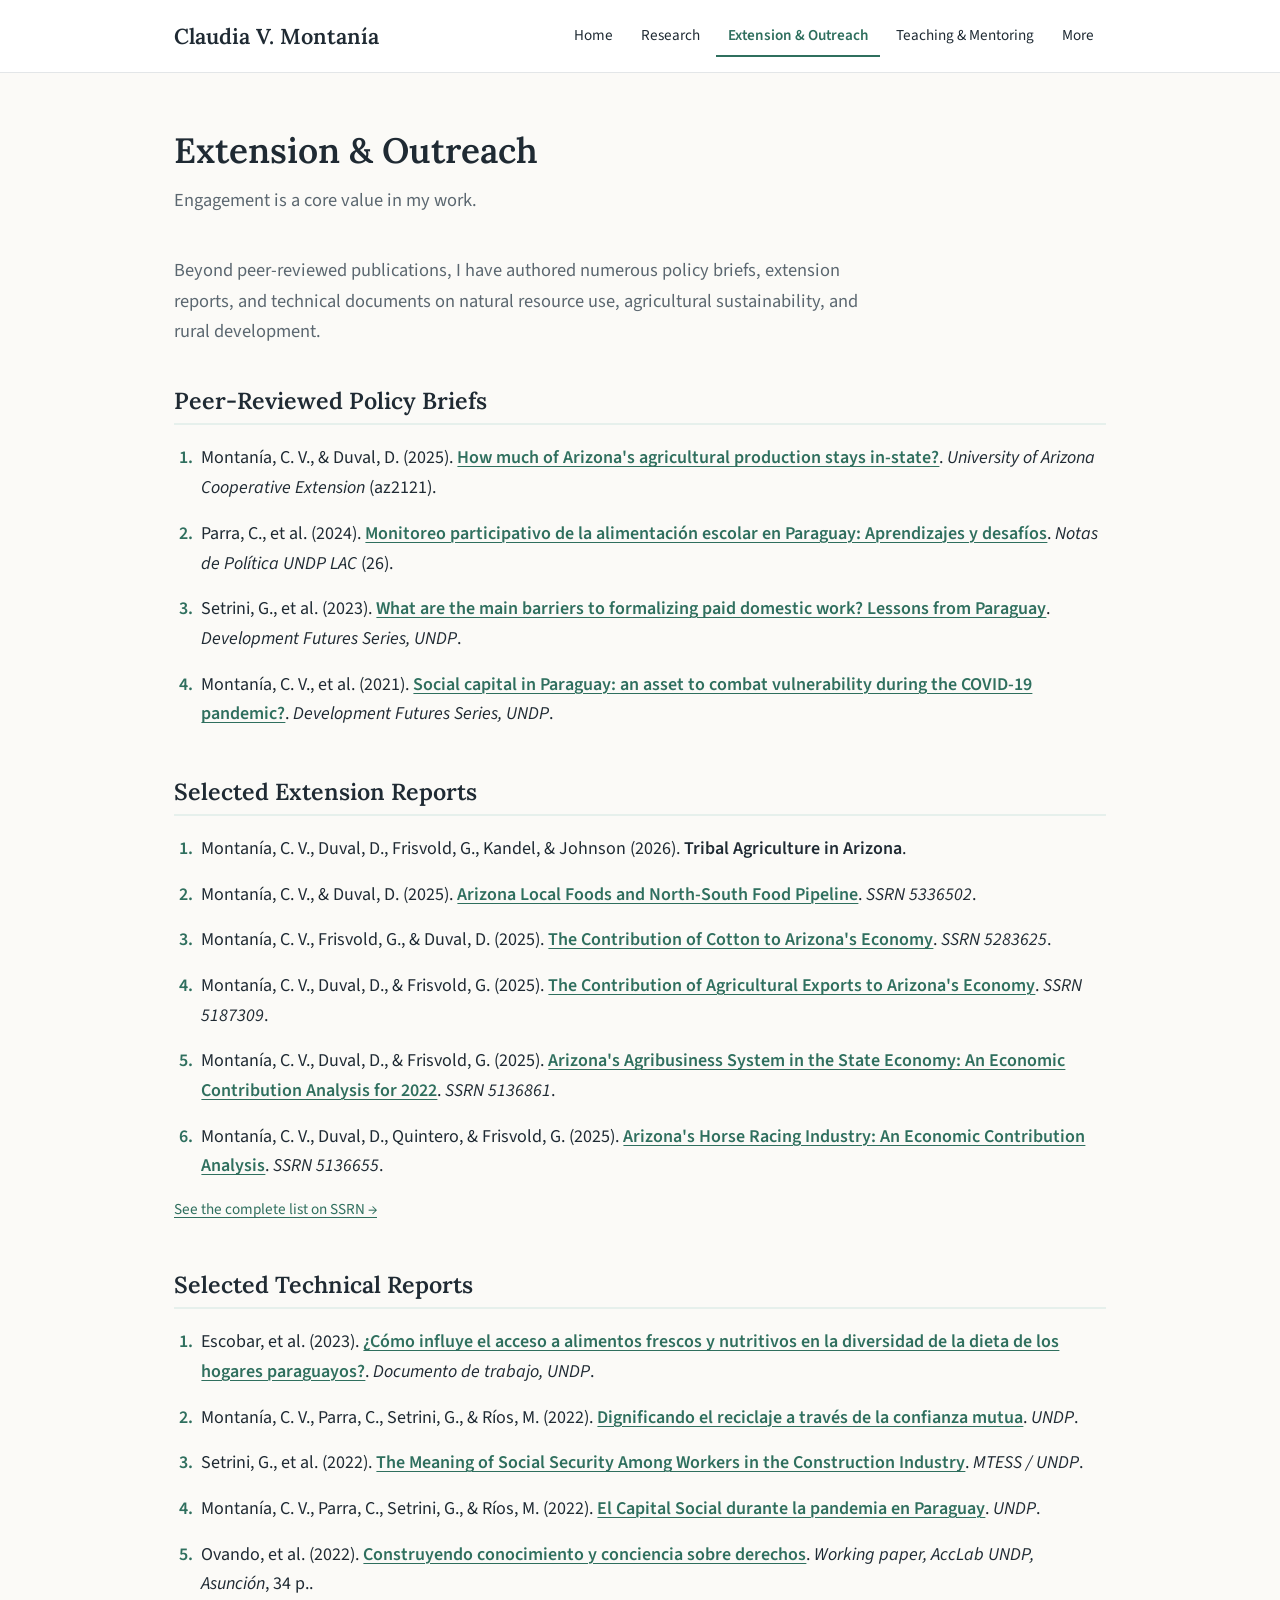
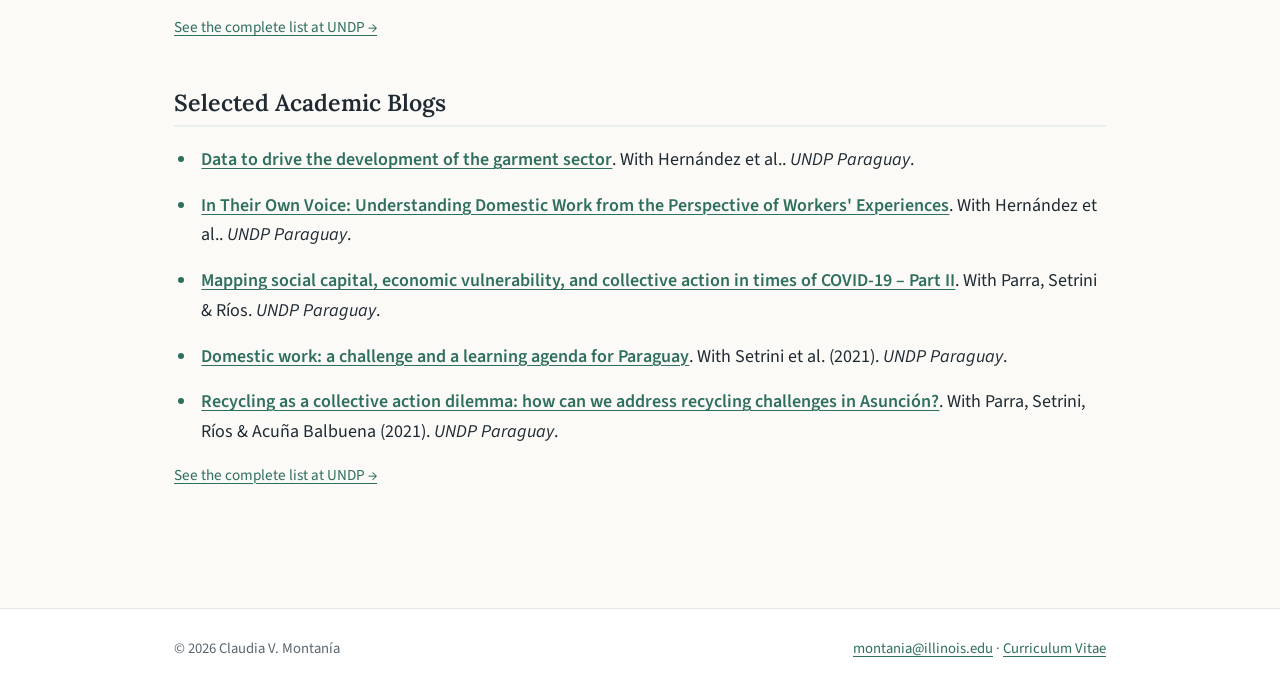
==== extension-outreach.html @ 141f00ca "Add files via upload" ====
<!DOCTYPE html>
<html lang="en">
<head>
  <meta charset="utf-8">
  <meta name="viewport" content="width=device-width, initial-scale=1">
  <title>Extension & Outreach | Claudia V. Montanía</title>
  <meta name="description" content="Claudia V. Montanía, Regional &amp; Agricultural Economist. Research, extension, teaching and mentoring.">
  <link rel="preconnect" href="https://fonts.googleapis.com">
  <link rel="preconnect" href="https://fonts.gstatic.com" crossorigin>
  <link href="https://fonts.googleapis.com/css2?family=Lora:wght@500;600&family=Source+Sans+3:wght@400;600&display=swap" rel="stylesheet">
  <link rel="stylesheet" href="style.css">
</head>
<body>
  <header class="site-header">
    <div class="wrap">
      <a class="brand" href="index.html">Claudia V. Montanía</a>
      <button class="nav-toggle" aria-expanded="false" aria-controls="site-nav">Menu</button>
      <nav id="site-nav" aria-label="Main">
        <ul>
        <li><a href="index.html">Home</a></li>
        <li><a href="research.html">Research</a></li>
        <li><a href="extension-outreach.html" aria-current="page">Extension &amp; Outreach</a></li>
        <li><a href="teaching-mentoring.html">Teaching &amp; Mentoring</a></li>
        <li><a href="more.html">More</a></li>
        </ul>
      </nav>
    </div>
  </header>

  <main>
    <div class="wrap">
      <h1 class="page-title">Extension &amp; Outreach</h1>
      <p class="lead">Engagement is a core value in my work.</p>
      <p class="lead">Beyond peer-reviewed publications, I have authored numerous policy briefs, extension reports, and technical documents on natural resource use, agricultural sustainability, and rural development.</p>

      <figure>
        <div class="img-box"><img src="img/neembucu.jpg" alt="Co-creation workshop with local citizens in Ñeembucú, Paraguay" onerror="this.parentNode.parentNode.remove()"></div>
        <figcaption>Co-creation workshop with local citizens, Ñeembucú, Paraguay.</figcaption>
      </figure>

      <section>
        <h2>Peer-Reviewed Policy Briefs</h2>
        <ol class="pubs">
          <li>Montanía, C. V., &amp; Duval, D. (2025). <a href="https://extension.arizona.edu/sites/default/files/2025-05/az2121_How-much-of-Arizonas-agricultural-production-stays-in-state.pdf" class="title">How much of Arizona's agricultural production stays in-state?</a>. <span class="venue">University of Arizona Cooperative Extension</span> (az2121).</li>
          <li>Parra, C., et al. (2024). <a href="https://www.undp.org/es/latin-america/publicaciones/monitoreo-participativo-de-la-alimentacion-escolar-en-paraguay-aprendizajes-y-desafios" class="title">Monitoreo participativo de la alimentación escolar en Paraguay: Aprendizajes y desafíos</a>. <span class="venue">Notas de Política UNDP LAC</span> (26).</li>
          <li>Setrini, G., et al. (2023). <a href="https://www.undp.org/publications/dfs-what-are-main-barriers-formalizing-paid-domestic-work-lessons-paraguay" class="title">What are the main barriers to formalizing paid domestic work? Lessons from Paraguay</a>. <span class="venue">Development Futures Series, UNDP</span>.</li>
          <li>Montanía, C. V., et al. (2021). <a href="https://www.undp.org/library/dfs-social-capital-paraguay-asset-combatting-vulnerability-during-covid-19-pandemic" class="title">Social capital in Paraguay: an asset to combat vulnerability during the COVID-19 pandemic?</a>. <span class="venue">Development Futures Series, UNDP</span>.</li>
        </ol>
      </section>

      <section>
        <h2>Selected Extension Reports</h2>
        <ol class="pubs">
          <li>Montanía, C. V., Duval, D., Frisvold, G., Kandel, &amp; Johnson (2026). <span class="title">Tribal Agriculture in Arizona</span>.</li>
          <li>Montanía, C. V., &amp; Duval, D. (2025). <a href="https://papers.ssrn.com/sol3/papers.cfm?abstract_id=5336502" class="title">Arizona Local Foods and North-South Food Pipeline</a>. <span class="venue">SSRN 5336502</span>.</li>
          <li>Montanía, C. V., Frisvold, G., &amp; Duval, D. (2025). <a href="https://papers.ssrn.com/sol3/papers.cfm?abstract_id=5283625" class="title">The Contribution of Cotton to Arizona's Economy</a>. <span class="venue">SSRN 5283625</span>.</li>
          <li>Montanía, C. V., Duval, D., &amp; Frisvold, G. (2025). <a href="https://papers.ssrn.com/sol3/papers.cfm?abstract_id=5187309" class="title">The Contribution of Agricultural Exports to Arizona's Economy</a>. <span class="venue">SSRN 5187309</span>.</li>
          <li>Montanía, C. V., Duval, D., &amp; Frisvold, G. (2025). <a href="https://papers.ssrn.com/sol3/papers.cfm?abstract_id=5136861" class="title">Arizona's Agribusiness System in the State Economy: An Economic Contribution Analysis for 2022</a>. <span class="venue">SSRN 5136861</span>.</li>
          <li>Montanía, C. V., Duval, D., Quintero, &amp; Frisvold, G. (2025). <a href="https://papers.ssrn.com/sol3/papers.cfm?abstract_id=5136655" class="title">Arizona's Horse Racing Industry: An Economic Contribution Analysis</a>. <span class="venue">SSRN 5136655</span>.</li>
        </ol>
        <p class="more-link"><a href="https://papers.ssrn.com/sol3/cf_dev/AbsByAuth.cfm?per_id=7237233">See the complete list on SSRN &rarr;</a></p>
      </section>

      <section>
        <h2>Selected Technical Reports</h2>
        <ol class="pubs">
          <li>Escobar, et al. (2023). <a href="https://www.undp.org/sites/g/files/zskgke326/files/2023-07/undp-py_documento_de_trabajo_10.pdf" class="title">¿Cómo influye el acceso a alimentos frescos y nutritivos en la diversidad de la dieta de los hogares paraguayos?</a>. <span class="venue">Documento de trabajo, UNDP</span>.</li>
          <li>Montanía, C. V., Parra, C., Setrini, G., &amp; Ríos, M. (2022). <a href="https://www.undp.org/es/paraguay/publications/documentodetrabajo07" class="title">Dignificando el reciclaje a través de la confianza mutua</a>. <span class="venue">UNDP</span>.</li>
          <li>Setrini, G., et al. (2022). <a href="https://www.undp.org/es/paraguay/publicaciones/meaning-social-security-among-workers-construction-industry" class="title">The Meaning of Social Security Among Workers in the Construction Industry</a>. <span class="venue">MTESS / UNDP</span>.</li>
          <li>Montanía, C. V., Parra, C., Setrini, G., &amp; Ríos, M. (2022). <a href="https://www.undp.org/es/paraguay/publications/el-capital-social-durante-la-pandemia-en-paraguay" class="title">El Capital Social durante la pandemia en Paraguay</a>. <span class="venue">UNDP</span>.</li>
          <li>Ovando, et al. (2022). <a href="https://www.undp.org/es/paraguay/publicaciones/construyendo-conocimiento-y-conciencia-de-derechos" class="title">Construyendo conocimiento y conciencia sobre derechos</a>. <span class="venue">Working paper, AccLab UNDP, Asunción</span>, 34 p..</li>
        </ol>
        <p class="more-link"><a href="https://www.undp.org/es/authors/claudia-montania">See the complete list at UNDP &rarr;</a></p>
      </section>

      <section>
        <h2>Selected Academic Blogs</h2>
        <ul class="pubs">
          <li><a href="https://www.undp.org/es/paraguay/blog/LessonsYaguaronCensus2022" class="title">Data to drive the development of the garment sector</a>. With Hernández et al.. <span class="venue">UNDP Paraguay</span>.</li>
          <li><a href="https://www.undp.org/es/paraguay/blog/paid-domestic-work-4" class="title">In Their Own Voice: Understanding Domestic Work from the Perspective of Workers' Experiences</a>. With Hernández et al.. <span class="venue">UNDP Paraguay</span>.</li>
          <li><a href="https://www.undp.org/es/paraguay/blog/mapping-social-capital-economic-vulnerability-and-collective-action-times-covid-19-part-ii" class="title">Mapping social capital, economic vulnerability, and collective action in times of COVID-19 – Part II</a>. With Parra, Setrini &amp; Ríos. <span class="venue">UNDP Paraguay</span>.</li>
          <li><a href="https://www.py.undp.org/content/paraguay/es/home/blog/2021/Domestic-Work--a-challenge-and-learning-agenda.html" class="title">Domestic work: a challenge and a learning agenda for Paraguay</a>. With Setrini et al. (2021). <span class="venue">UNDP Paraguay</span>.</li>
          <li><a href="https://www.py.undp.org/content/paraguay/es/home/blog/2021/recycling-as-a-collective-action-dilemma.html" class="title">Recycling as a collective action dilemma: how can we address recycling challenges in Asunción?</a>. With Parra, Setrini, Ríos &amp; Acuña Balbuena (2021). <span class="venue">UNDP Paraguay</span>.</li>
        </ul>
        <p class="more-link"><a href="https://www.undp.org/es/authors/claudia-montania">See the complete list at UNDP &rarr;</a></p>
      </section>
    </div>
  </main>

  <footer class="site-footer">
    <div class="wrap">
      <span>&copy; <span id="year"></span> Claudia V. Montanía</span>
      <span><a href="mailto:montania@illinois.edu">montania@illinois.edu</a> &middot; <a href="cv.pdf">Curriculum Vitae</a></span>
    </div>
  </footer>

  <script>
    document.getElementById('year').textContent = new Date().getFullYear();
    var t = document.querySelector('.nav-toggle'), n = document.getElementById('site-nav');
    t.addEventListener('click', function () {
      var open = n.classList.toggle('open');
      t.setAttribute('aria-expanded', open);
    });
  </script>
</body>
</html>
---- style.css ----
:root {
  --ink: #1f2a33;
  --muted: #5b6770;
  --accent: #2f6f5e;
  --accent-soft: #e6f0ec;
  --line: #e3e6e8;
  --bg: #fbfaf7;
  --max: 980px;
}

* { box-sizing: border-box; }

html { scroll-behavior: smooth; }

body {
  margin: 0;
  font-family: "Source Sans 3", "Helvetica Neue", Arial, sans-serif;
  font-size: 18px;
  line-height: 1.65;
  color: var(--ink);
  background: var(--bg);
}

a { color: var(--accent); text-decoration-thickness: 1px; text-underline-offset: 3px; }
a:hover { color: #1d4a3e; }

h1, h2, h3, .brand {
  font-family: "Lora", Georgia, "Times New Roman", serif;
  font-weight: 600;
  line-height: 1.25;
}

.wrap { max-width: var(--max); margin: 0 auto; padding: 0 24px; }

/* ---------- Header ---------- */
.site-header {
  background: #fff;
  border-bottom: 1px solid var(--line);
  position: sticky;
  top: 0;
  z-index: 10;
}
.site-header .wrap {
  display: flex;
  align-items: center;
  justify-content: space-between;
  gap: 16px;
  min-height: 72px;
}
.brand { font-size: 1.35rem; color: var(--ink); text-decoration: none; }
.brand:hover { color: var(--accent); }

.nav-toggle {
  display: none;
  background: none;
  border: 1px solid var(--line);
  border-radius: 6px;
  padding: 6px 10px;
  font: inherit;
  cursor: pointer;
}

nav ul { list-style: none; margin: 0; padding: 0; display: flex; gap: 4px; flex-wrap: wrap; }
nav a {
  display: block;
  padding: 8px 12px;
  border-radius: 6px;
  color: var(--ink);
  text-decoration: none;
  font-size: 0.95rem;
}
nav a:hover { background: var(--accent-soft); color: var(--accent); }
nav a[aria-current="page"] { color: var(--accent); font-weight: 600; box-shadow: inset 0 -2px 0 var(--accent); border-radius: 0; }

@media (max-width: 760px) {
  .nav-toggle { display: inline-block; }
  nav { display: none; width: 100%; }
  nav.open { display: block; }
  .site-header .wrap { flex-wrap: wrap; padding-top: 12px; padding-bottom: 12px; }
  nav ul { flex-direction: column; }
}

/* ---------- Main ---------- */
body { min-height: 100vh; display: flex; flex-direction: column; }
main { padding: 56px 0 72px; flex: 1; }

.page-title { font-size: 2.2rem; margin: 0 0 12px; }
.lead { font-size: 1.15rem; color: var(--muted); max-width: 720px; margin: 0 0 40px; }

section { margin-bottom: 48px; }
section h2 {
  font-size: 1.45rem;
  margin: 0 0 18px;
  padding-bottom: 8px;
  border-bottom: 2px solid var(--accent-soft);
}

/* ---------- Home hero ---------- */
.hero {
  display: grid;
  grid-template-columns: 260px 1fr;
  gap: 48px;
  align-items: start;
}
.hero-photo {
  width: 260px;
  aspect-ratio: 4 / 5;
  border-radius: 10px;
  overflow: hidden;
  background: var(--accent-soft);
  display: flex;
  align-items: center;
  justify-content: center;
  font-family: "Lora", Georgia, serif;
  font-size: 4rem;
  color: var(--accent);
}
.hero-photo { position: relative; }
.hero-photo img { position: absolute; inset: 0; width: 100%; height: 100%; object-fit: cover; display: block; }
.hero h1 { font-size: 2.6rem; margin: 0 0 4px; }
.hero .role { color: var(--accent); font-weight: 600; margin: 0 0 24px; letter-spacing: 0.02em; }
.hero p { margin: 0 0 16px; }

.actions { display: flex; gap: 12px; flex-wrap: wrap; margin-top: 28px; }
.btn {
  display: inline-block;
  padding: 10px 20px;
  border-radius: 6px;
  border: 1px solid var(--accent);
  text-decoration: none;
  font-weight: 600;
  font-size: 0.95rem;
}
.btn-primary { background: var(--accent); color: #fff; }
.btn-primary:hover { background: #1d4a3e; color: #fff; }
.btn-ghost { color: var(--accent); background: transparent; }
.btn-ghost:hover { background: var(--accent-soft); }

@media (max-width: 760px) {
  .hero { grid-template-columns: 1fr; gap: 28px; }
  .hero-photo { width: 200px; }
  .hero h1 { font-size: 2.1rem; }
}

/* ---------- Lists of publications ---------- */
ol.pubs, ul.pubs { padding-left: 1.3em; margin: 0; }
.pubs li { margin-bottom: 16px; padding-left: 4px; }
.pubs li::marker { color: var(--accent); font-weight: 600; }
.pubs .title { font-weight: 600; }
.pubs .venue { font-style: italic; }
.pubs .tag {
  display: inline-block;
  font-size: 0.78rem;
  background: var(--accent-soft);
  color: var(--accent);
  padding: 1px 8px;
  border-radius: 99px;
  margin-left: 6px;
  vertical-align: 2px;
}
.more-link { margin-top: 8px; font-size: 0.95rem; }

/* ---------- Cards (teaching, skills) ---------- */
.cards { display: grid; grid-template-columns: repeat(auto-fit, minmax(260px, 1fr)); gap: 18px; }
.card {
  background: #fff;
  border: 1px solid var(--line);
  border-radius: 10px;
  padding: 20px 22px;
}
.card h3 { font-size: 1.08rem; margin: 0 0 6px; }
.card p { margin: 0; color: var(--muted); font-size: 0.97rem; }

/* ---------- Figure ---------- */
figure { margin: 0 0 48px; }
figure .img-box {
  border-radius: 10px;
  overflow: hidden;
  background: var(--accent-soft);
  min-height: 160px;
}
figure img { width: 100%; display: block; max-height: 460px; object-fit: cover; }
figcaption { font-size: 0.9rem; color: var(--muted); margin-top: 8px; font-style: italic; }

ul.plain { padding-left: 1.2em; }
ul.plain li { margin-bottom: 8px; }

/* ---------- Footer ---------- */
.site-footer {
  border-top: 1px solid var(--line);
  background: #fff;
  padding: 28px 0;
  font-size: 0.92rem;
  color: var(--muted);
}
.site-footer .wrap { display: flex; justify-content: space-between; gap: 16px; flex-wrap: wrap; }

.page-title + section { margin-top: 32px; }
.plain ul { margin-top: 6px; }
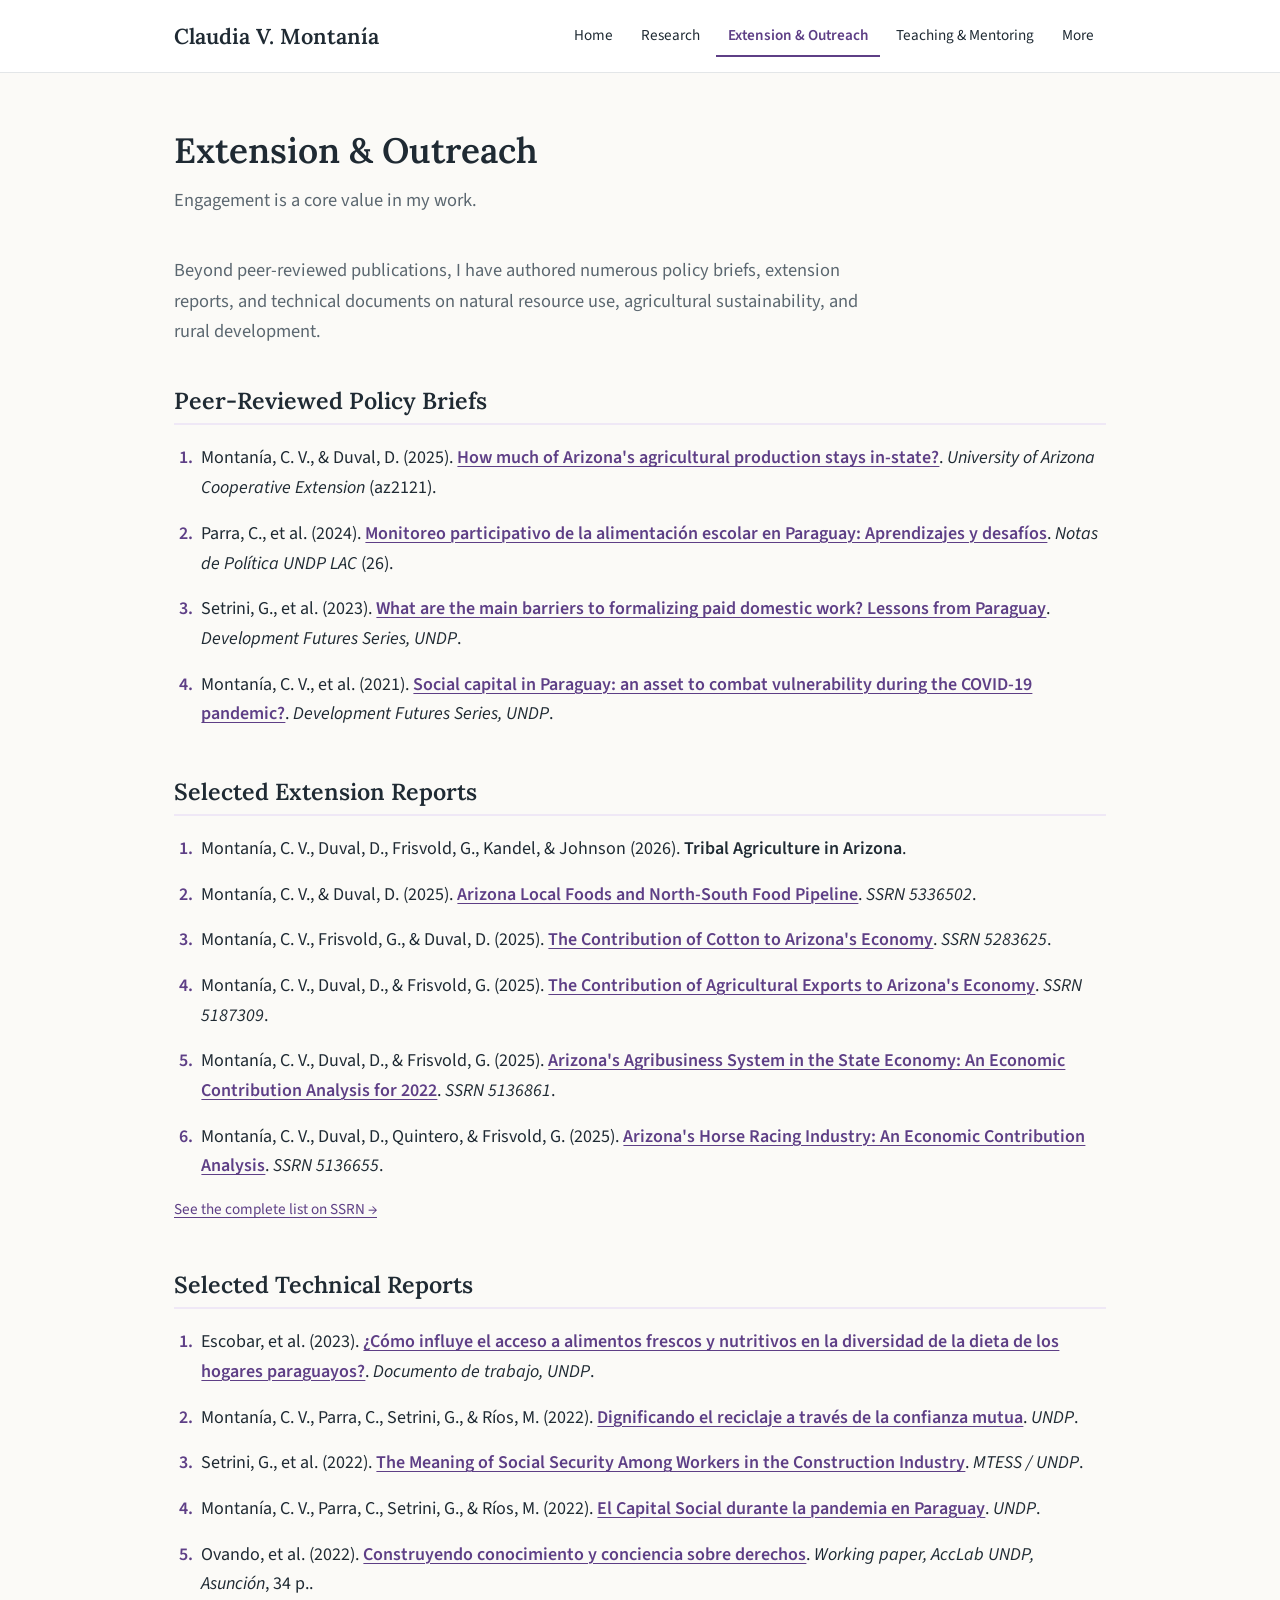
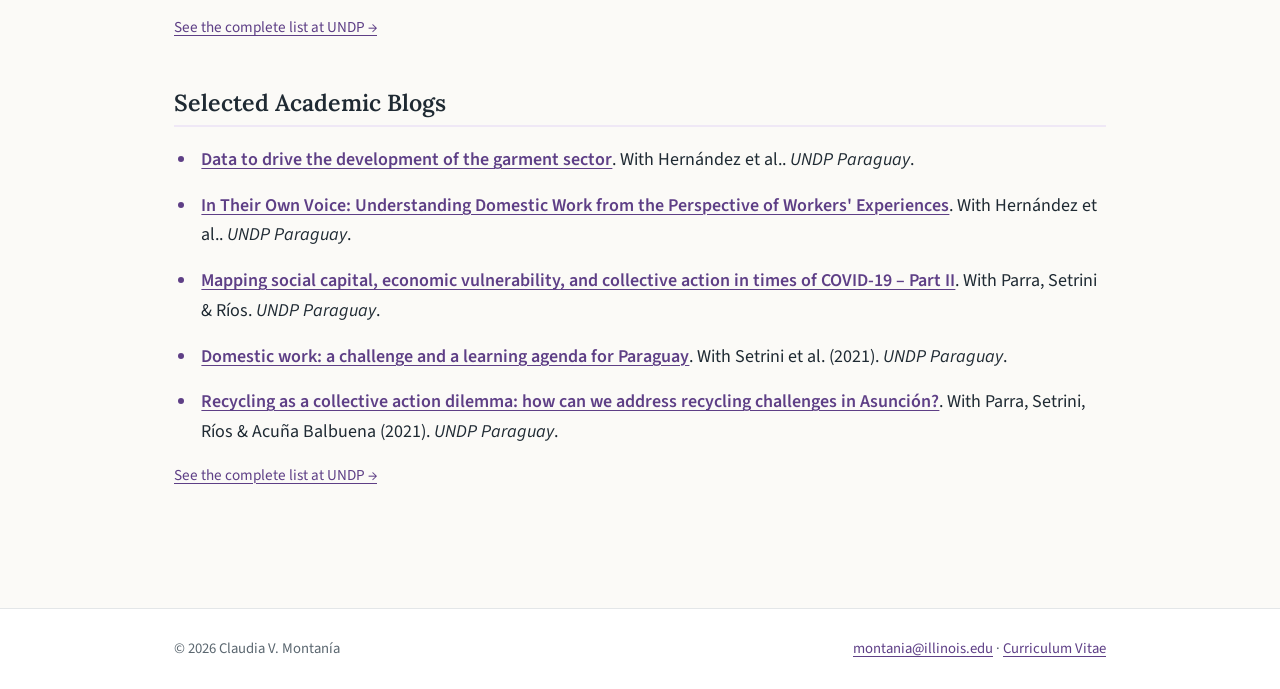
==== commit 78320b60: "Add files via upload" ====
--- a/extension-outreach.html
+++ b/extension-outreach.html
@@ -8,7 +8,7 @@
   <link rel="preconnect" href="https://fonts.googleapis.com">
   <link rel="preconnect" href="https://fonts.gstatic.com" crossorigin>
   <link href="https://fonts.googleapis.com/css2?family=Lora:wght@500;600&family=Source+Sans+3:wght@400;600&display=swap" rel="stylesheet">
-  <link rel="stylesheet" href="style.css">
+  <link rel="stylesheet" href="style.css?v=5">
 </head>
 <body>
   <header class="site-header">
--- a/style.css
+++ b/style.css
@@ -1,8 +1,8 @@
 :root {
   --ink: #1f2a33;
   --muted: #5b6770;
-  --accent: #2f6f5e;
-  --accent-soft: #e6f0ec;
+  --accent: #5e3f86;
+  --accent-soft: #efe8f6;
   --line: #e3e6e8;
   --bg: #fbfaf7;
   --max: 980px;
@@ -22,7 +22,7 @@
 }
 
 a { color: var(--accent); text-decoration-thickness: 1px; text-underline-offset: 3px; }
-a:hover { color: #1d4a3e; }
+a:hover { color: #432a63; }
 
 h1, h2, h3, .brand {
   font-family: "Lora", Georgia, "Times New Roman", serif;
@@ -132,7 +132,7 @@
   font-size: 0.95rem;
 }
 .btn-primary { background: var(--accent); color: #fff; }
-.btn-primary:hover { background: #1d4a3e; color: #fff; }
+.btn-primary:hover { background: #432a63; color: #fff; }
 .btn-ghost { color: var(--accent); background: transparent; }
 .btn-ghost:hover { background: var(--accent-soft); }
 
@@ -197,3 +197,29 @@
 
 .page-title + section { margin-top: 32px; }
 .plain ul { margin-top: 6px; }
+
+/* Small round profile photo */
+.hero { grid-template-columns: 150px 1fr; gap: 40px; }
+.hero-photo { width: 150px; aspect-ratio: 1 / 1; border-radius: 50%; font-size: 2.6rem; }
+@media (max-width: 760px) {
+  .hero { grid-template-columns: 1fr; gap: 24px; }
+  .hero-photo { width: 120px; font-size: 2.1rem; }
+}
+
+/* Center the face inside the circle */
+.hero-photo { overflow: hidden; }
+.hero-photo img { object-position: 50% 30%; transform: scale(1.45); transform-origin: 50% 32%; }
+
+/* Social / profile links */
+.social { list-style: none; padding: 0; margin: 24px 0 0; display: flex; flex-wrap: wrap; gap: 8px 22px; }
+.social a { display: inline-flex; align-items: center; gap: 8px; text-decoration: none; color: var(--muted); font-size: 0.95rem; }
+.social a:hover { color: var(--accent); }
+.social svg { width: 20px; height: 20px; fill: var(--accent); flex: none; }
+
+/* Profile links stacked under the photo */
+.hero { grid-template-columns: 170px 1fr; }
+.hero-side .social { flex-direction: column; gap: 12px; margin-top: 24px; }
+@media (max-width: 760px) {
+  .hero { grid-template-columns: 1fr; }
+  .hero-side .social { flex-direction: row; flex-wrap: wrap; gap: 10px 20px; margin-top: 18px; }
+}
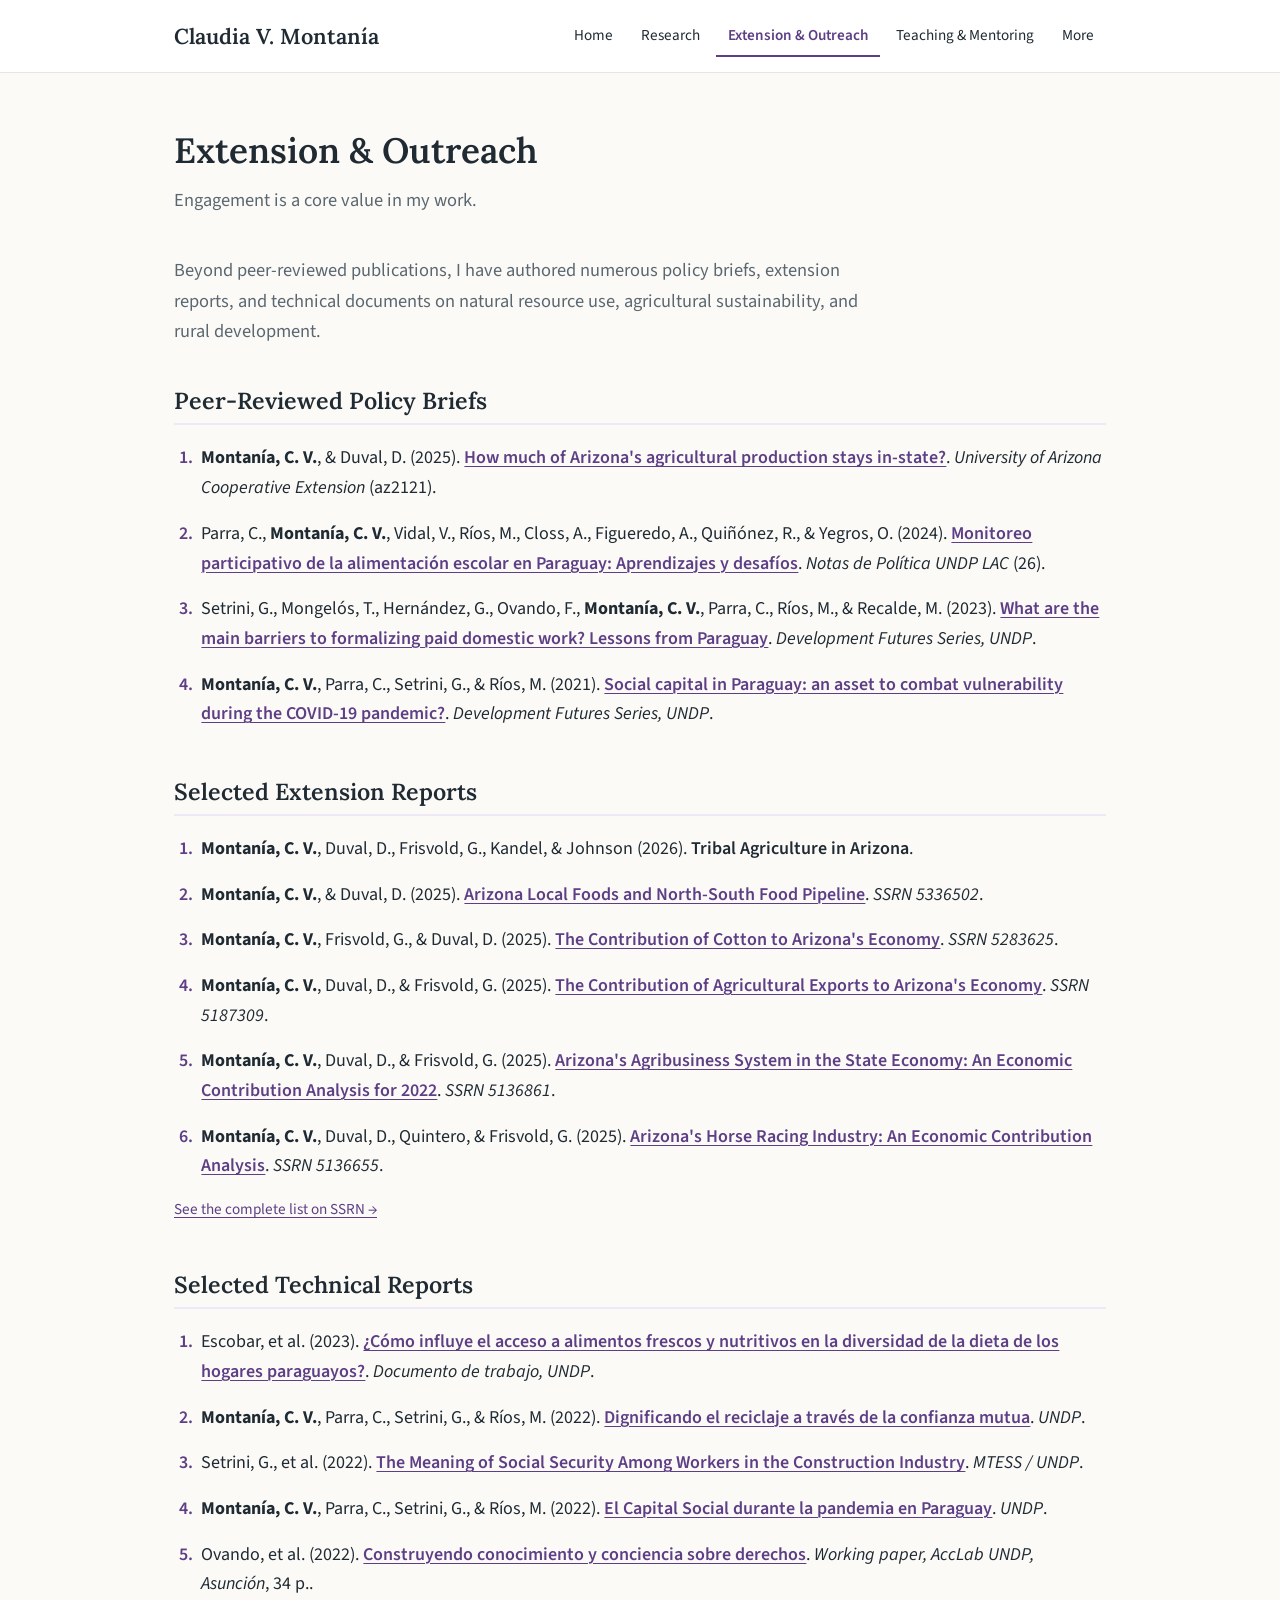
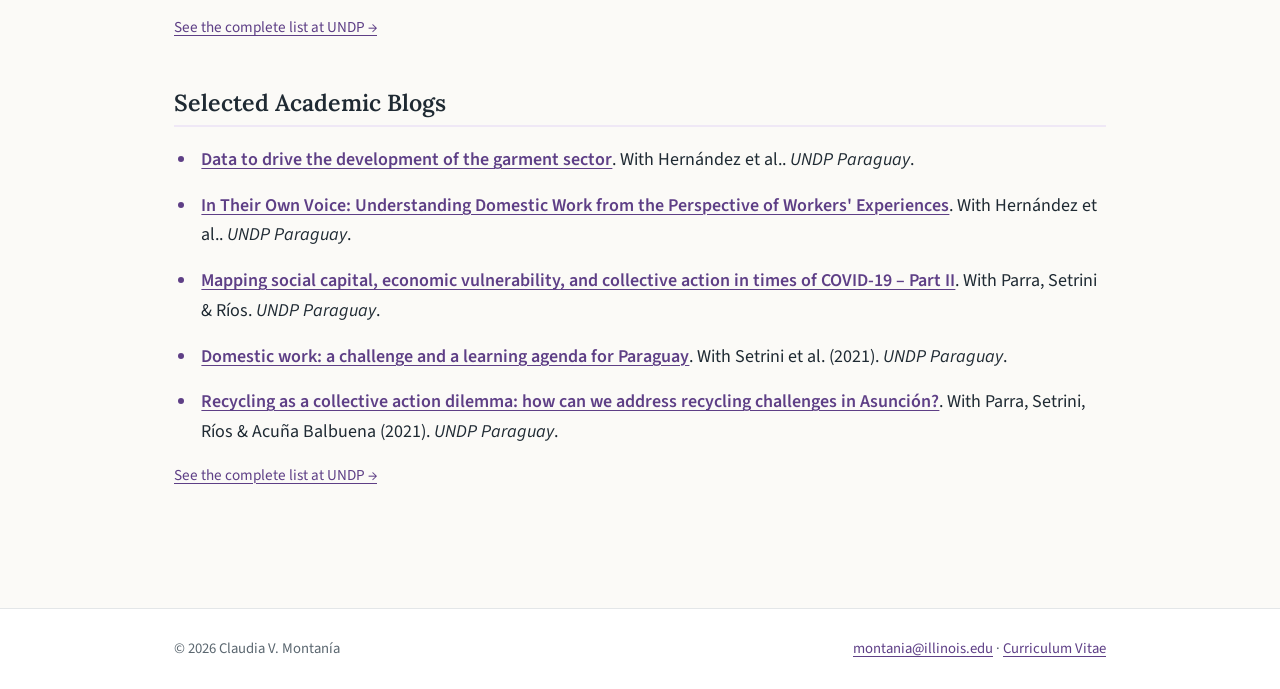
==== commit 5e491db3: "Add files via upload" ====
--- a/extension-outreach.html
+++ b/extension-outreach.html
@@ -8,7 +8,7 @@
   <link rel="preconnect" href="https://fonts.googleapis.com">
   <link rel="preconnect" href="https://fonts.gstatic.com" crossorigin>
   <link href="https://fonts.googleapis.com/css2?family=Lora:wght@500;600&family=Source+Sans+3:wght@400;600&display=swap" rel="stylesheet">
-  <link rel="stylesheet" href="style.css?v=5">
+  <link rel="stylesheet" href="style.css?v=7">
 </head>
 <body>
   <header class="site-header">
@@ -41,22 +41,22 @@
       <section>
         <h2>Peer-Reviewed Policy Briefs</h2>
         <ol class="pubs">
-          <li>Montanía, C. V., &amp; Duval, D. (2025). <a href="https://extension.arizona.edu/sites/default/files/2025-05/az2121_How-much-of-Arizonas-agricultural-production-stays-in-state.pdf" class="title">How much of Arizona's agricultural production stays in-state?</a>. <span class="venue">University of Arizona Cooperative Extension</span> (az2121).</li>
-          <li>Parra, C., et al. (2024). <a href="https://www.undp.org/es/latin-america/publicaciones/monitoreo-participativo-de-la-alimentacion-escolar-en-paraguay-aprendizajes-y-desafios" class="title">Monitoreo participativo de la alimentación escolar en Paraguay: Aprendizajes y desafíos</a>. <span class="venue">Notas de Política UNDP LAC</span> (26).</li>
-          <li>Setrini, G., et al. (2023). <a href="https://www.undp.org/publications/dfs-what-are-main-barriers-formalizing-paid-domestic-work-lessons-paraguay" class="title">What are the main barriers to formalizing paid domestic work? Lessons from Paraguay</a>. <span class="venue">Development Futures Series, UNDP</span>.</li>
-          <li>Montanía, C. V., et al. (2021). <a href="https://www.undp.org/library/dfs-social-capital-paraguay-asset-combatting-vulnerability-during-covid-19-pandemic" class="title">Social capital in Paraguay: an asset to combat vulnerability during the COVID-19 pandemic?</a>. <span class="venue">Development Futures Series, UNDP</span>.</li>
+          <li><strong>Montanía, C. V.</strong>, &amp; Duval, D. (2025). <a href="https://extension.arizona.edu/sites/default/files/2025-05/az2121_How-much-of-Arizonas-agricultural-production-stays-in-state.pdf" class="title">How much of Arizona's agricultural production stays in-state?</a>. <span class="venue">University of Arizona Cooperative Extension</span> (az2121).</li>
+          <li>Parra, C., <strong>Montanía, C. V.</strong>, Vidal, V., Ríos, M., Closs, A., Figueredo, A., Quiñónez, R., &amp; Yegros, O. (2024). <a href="https://www.undp.org/es/latin-america/publicaciones/monitoreo-participativo-de-la-alimentacion-escolar-en-paraguay-aprendizajes-y-desafios" class="title">Monitoreo participativo de la alimentación escolar en Paraguay: Aprendizajes y desafíos</a>. <span class="venue">Notas de Política UNDP LAC</span> (26).</li>
+          <li>Setrini, G., Mongelós, T., Hernández, G., Ovando, F., <strong>Montanía, C. V.</strong>, Parra, C., Ríos, M., &amp; Recalde, M. (2023). <a href="https://www.undp.org/publications/dfs-what-are-main-barriers-formalizing-paid-domestic-work-lessons-paraguay" class="title">What are the main barriers to formalizing paid domestic work? Lessons from Paraguay</a>. <span class="venue">Development Futures Series, UNDP</span>.</li>
+          <li><strong>Montanía, C. V.</strong>, Parra, C., Setrini, G., &amp; Ríos, M. (2021). <a href="https://www.undp.org/library/dfs-social-capital-paraguay-asset-combatting-vulnerability-during-covid-19-pandemic" class="title">Social capital in Paraguay: an asset to combat vulnerability during the COVID-19 pandemic?</a>. <span class="venue">Development Futures Series, UNDP</span>.</li>
         </ol>
       </section>
 
       <section>
         <h2>Selected Extension Reports</h2>
         <ol class="pubs">
-          <li>Montanía, C. V., Duval, D., Frisvold, G., Kandel, &amp; Johnson (2026). <span class="title">Tribal Agriculture in Arizona</span>.</li>
-          <li>Montanía, C. V., &amp; Duval, D. (2025). <a href="https://papers.ssrn.com/sol3/papers.cfm?abstract_id=5336502" class="title">Arizona Local Foods and North-South Food Pipeline</a>. <span class="venue">SSRN 5336502</span>.</li>
-          <li>Montanía, C. V., Frisvold, G., &amp; Duval, D. (2025). <a href="https://papers.ssrn.com/sol3/papers.cfm?abstract_id=5283625" class="title">The Contribution of Cotton to Arizona's Economy</a>. <span class="venue">SSRN 5283625</span>.</li>
-          <li>Montanía, C. V., Duval, D., &amp; Frisvold, G. (2025). <a href="https://papers.ssrn.com/sol3/papers.cfm?abstract_id=5187309" class="title">The Contribution of Agricultural Exports to Arizona's Economy</a>. <span class="venue">SSRN 5187309</span>.</li>
-          <li>Montanía, C. V., Duval, D., &amp; Frisvold, G. (2025). <a href="https://papers.ssrn.com/sol3/papers.cfm?abstract_id=5136861" class="title">Arizona's Agribusiness System in the State Economy: An Economic Contribution Analysis for 2022</a>. <span class="venue">SSRN 5136861</span>.</li>
-          <li>Montanía, C. V., Duval, D., Quintero, &amp; Frisvold, G. (2025). <a href="https://papers.ssrn.com/sol3/papers.cfm?abstract_id=5136655" class="title">Arizona's Horse Racing Industry: An Economic Contribution Analysis</a>. <span class="venue">SSRN 5136655</span>.</li>
+          <li><strong>Montanía, C. V.</strong>, Duval, D., Frisvold, G., Kandel, &amp; Johnson (2026). <span class="title">Tribal Agriculture in Arizona</span>.</li>
+          <li><strong>Montanía, C. V.</strong>, &amp; Duval, D. (2025). <a href="https://papers.ssrn.com/sol3/papers.cfm?abstract_id=5336502" class="title">Arizona Local Foods and North-South Food Pipeline</a>. <span class="venue">SSRN 5336502</span>.</li>
+          <li><strong>Montanía, C. V.</strong>, Frisvold, G., &amp; Duval, D. (2025). <a href="https://papers.ssrn.com/sol3/papers.cfm?abstract_id=5283625" class="title">The Contribution of Cotton to Arizona's Economy</a>. <span class="venue">SSRN 5283625</span>.</li>
+          <li><strong>Montanía, C. V.</strong>, Duval, D., &amp; Frisvold, G. (2025). <a href="https://papers.ssrn.com/sol3/papers.cfm?abstract_id=5187309" class="title">The Contribution of Agricultural Exports to Arizona's Economy</a>. <span class="venue">SSRN 5187309</span>.</li>
+          <li><strong>Montanía, C. V.</strong>, Duval, D., &amp; Frisvold, G. (2025). <a href="https://papers.ssrn.com/sol3/papers.cfm?abstract_id=5136861" class="title">Arizona's Agribusiness System in the State Economy: An Economic Contribution Analysis for 2022</a>. <span class="venue">SSRN 5136861</span>.</li>
+          <li><strong>Montanía, C. V.</strong>, Duval, D., Quintero, &amp; Frisvold, G. (2025). <a href="https://papers.ssrn.com/sol3/papers.cfm?abstract_id=5136655" class="title">Arizona's Horse Racing Industry: An Economic Contribution Analysis</a>. <span class="venue">SSRN 5136655</span>.</li>
         </ol>
         <p class="more-link"><a href="https://papers.ssrn.com/sol3/cf_dev/AbsByAuth.cfm?per_id=7237233">See the complete list on SSRN &rarr;</a></p>
       </section>
@@ -65,9 +65,9 @@
         <h2>Selected Technical Reports</h2>
         <ol class="pubs">
           <li>Escobar, et al. (2023). <a href="https://www.undp.org/sites/g/files/zskgke326/files/2023-07/undp-py_documento_de_trabajo_10.pdf" class="title">¿Cómo influye el acceso a alimentos frescos y nutritivos en la diversidad de la dieta de los hogares paraguayos?</a>. <span class="venue">Documento de trabajo, UNDP</span>.</li>
-          <li>Montanía, C. V., Parra, C., Setrini, G., &amp; Ríos, M. (2022). <a href="https://www.undp.org/es/paraguay/publications/documentodetrabajo07" class="title">Dignificando el reciclaje a través de la confianza mutua</a>. <span class="venue">UNDP</span>.</li>
+          <li><strong>Montanía, C. V.</strong>, Parra, C., Setrini, G., &amp; Ríos, M. (2022). <a href="https://www.undp.org/es/paraguay/publications/documentodetrabajo07" class="title">Dignificando el reciclaje a través de la confianza mutua</a>. <span class="venue">UNDP</span>.</li>
           <li>Setrini, G., et al. (2022). <a href="https://www.undp.org/es/paraguay/publicaciones/meaning-social-security-among-workers-construction-industry" class="title">The Meaning of Social Security Among Workers in the Construction Industry</a>. <span class="venue">MTESS / UNDP</span>.</li>
-          <li>Montanía, C. V., Parra, C., Setrini, G., &amp; Ríos, M. (2022). <a href="https://www.undp.org/es/paraguay/publications/el-capital-social-durante-la-pandemia-en-paraguay" class="title">El Capital Social durante la pandemia en Paraguay</a>. <span class="venue">UNDP</span>.</li>
+          <li><strong>Montanía, C. V.</strong>, Parra, C., Setrini, G., &amp; Ríos, M. (2022). <a href="https://www.undp.org/es/paraguay/publications/el-capital-social-durante-la-pandemia-en-paraguay" class="title">El Capital Social durante la pandemia en Paraguay</a>. <span class="venue">UNDP</span>.</li>
           <li>Ovando, et al. (2022). <a href="https://www.undp.org/es/paraguay/publicaciones/construyendo-conocimiento-y-conciencia-de-derechos" class="title">Construyendo conocimiento y conciencia sobre derechos</a>. <span class="venue">Working paper, AccLab UNDP, Asunción</span>, 34 p..</li>
         </ol>
         <p class="more-link"><a href="https://www.undp.org/es/authors/claudia-montania">See the complete list at UNDP &rarr;</a></p>
--- a/style.css
+++ b/style.css
@@ -223,3 +223,9 @@
   .hero { grid-template-columns: 1fr; }
   .hero-side .social { flex-direction: row; flex-wrap: wrap; gap: 10px 20px; margin-top: 18px; }
 }
+
+/* Show the whole photo in the circle (no zoom) */
+.hero-photo img { transform: none; object-position: 50% 25%; }
+
+/* Own name in author lists */
+.pubs strong { font-weight: 700; color: var(--ink); }
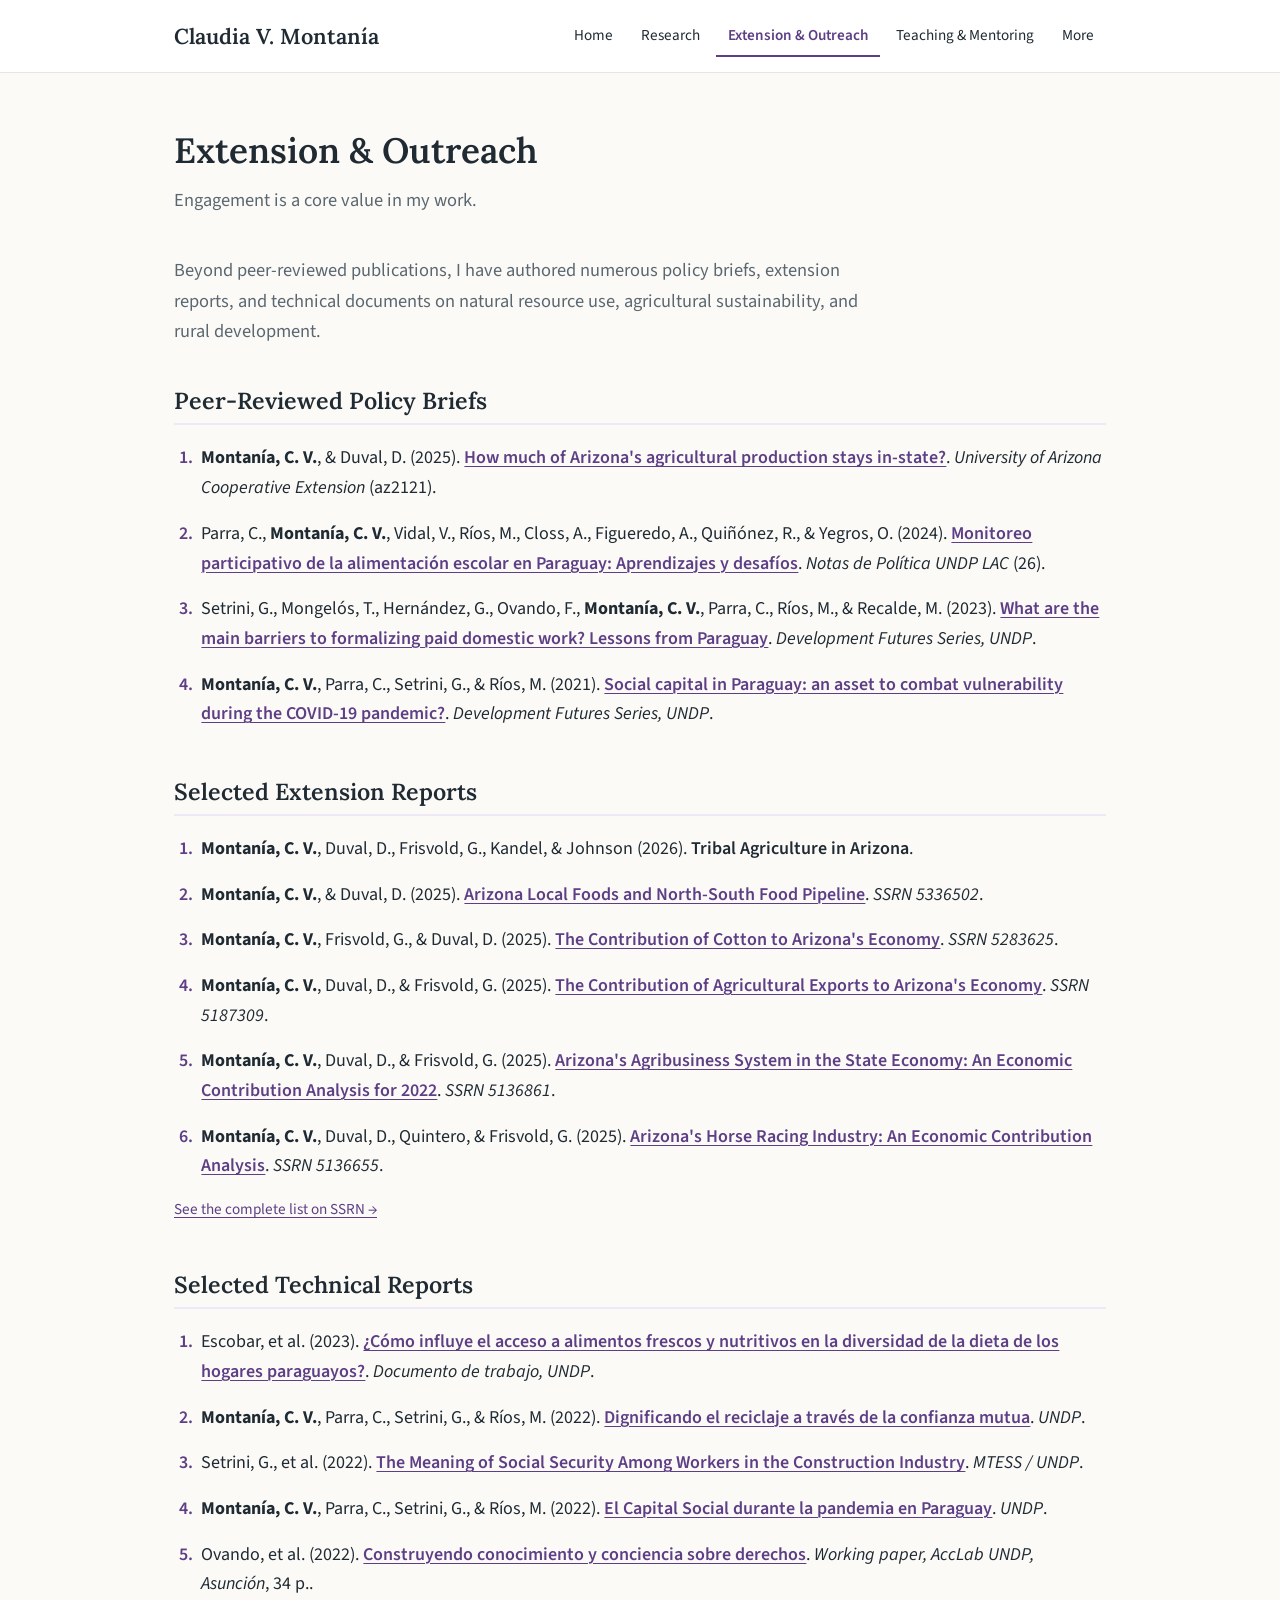
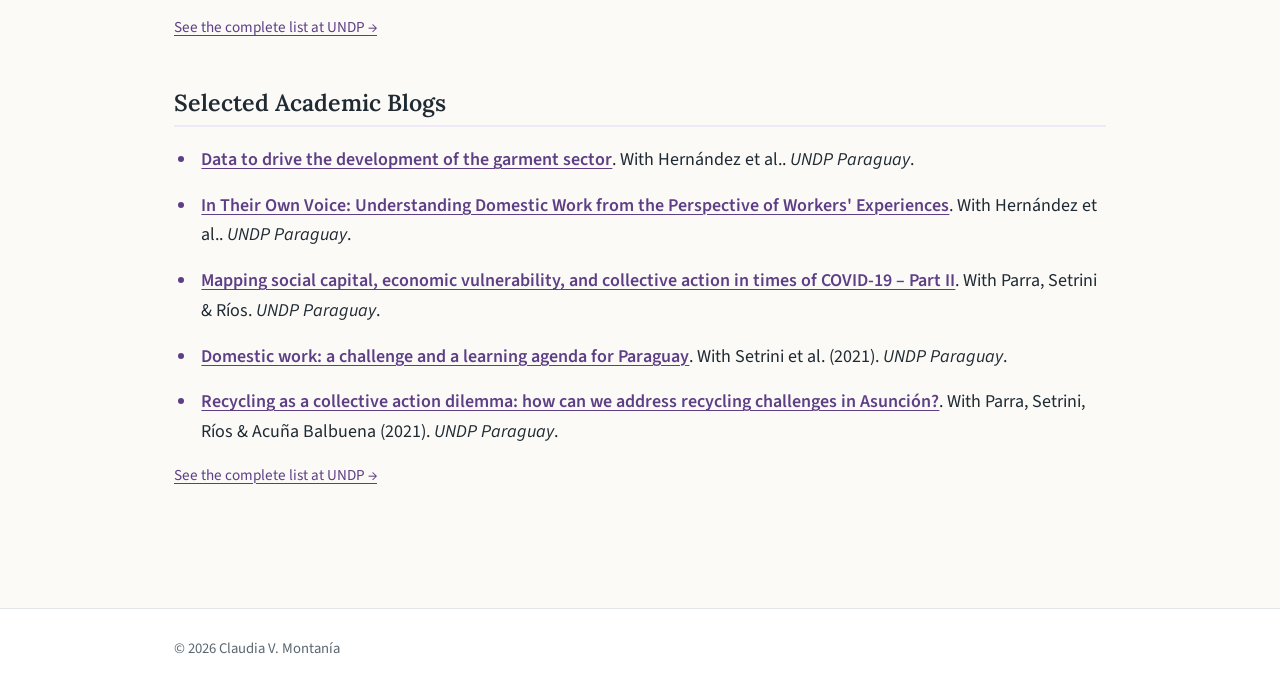
==== commit fb53b885: "Add files via upload" ====
--- a/extension-outreach.html
+++ b/extension-outreach.html
@@ -90,7 +90,6 @@
   <footer class="site-footer">
     <div class="wrap">
       <span>&copy; <span id="year"></span> Claudia V. Montanía</span>
-      <span><a href="mailto:montania@illinois.edu">montania@illinois.edu</a> &middot; <a href="cv.pdf">Curriculum Vitae</a></span>
     </div>
   </footer>
 
